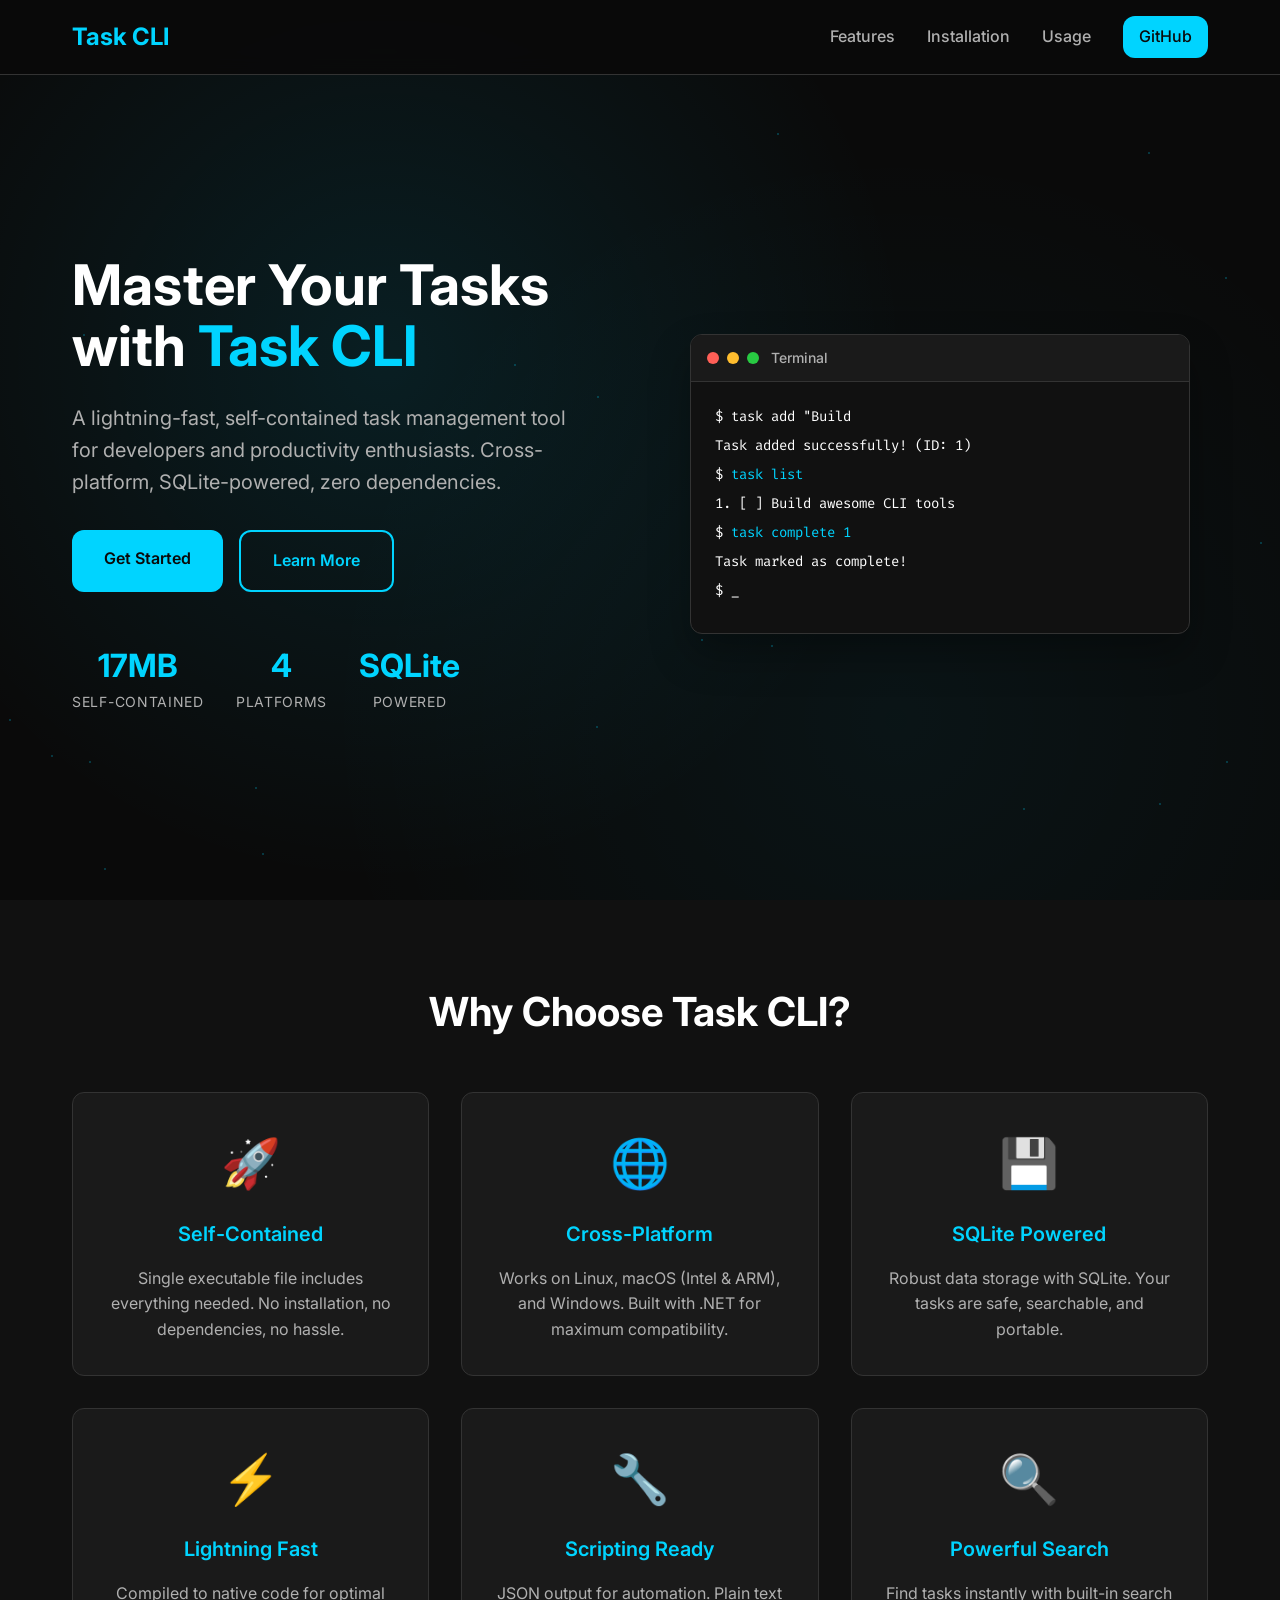
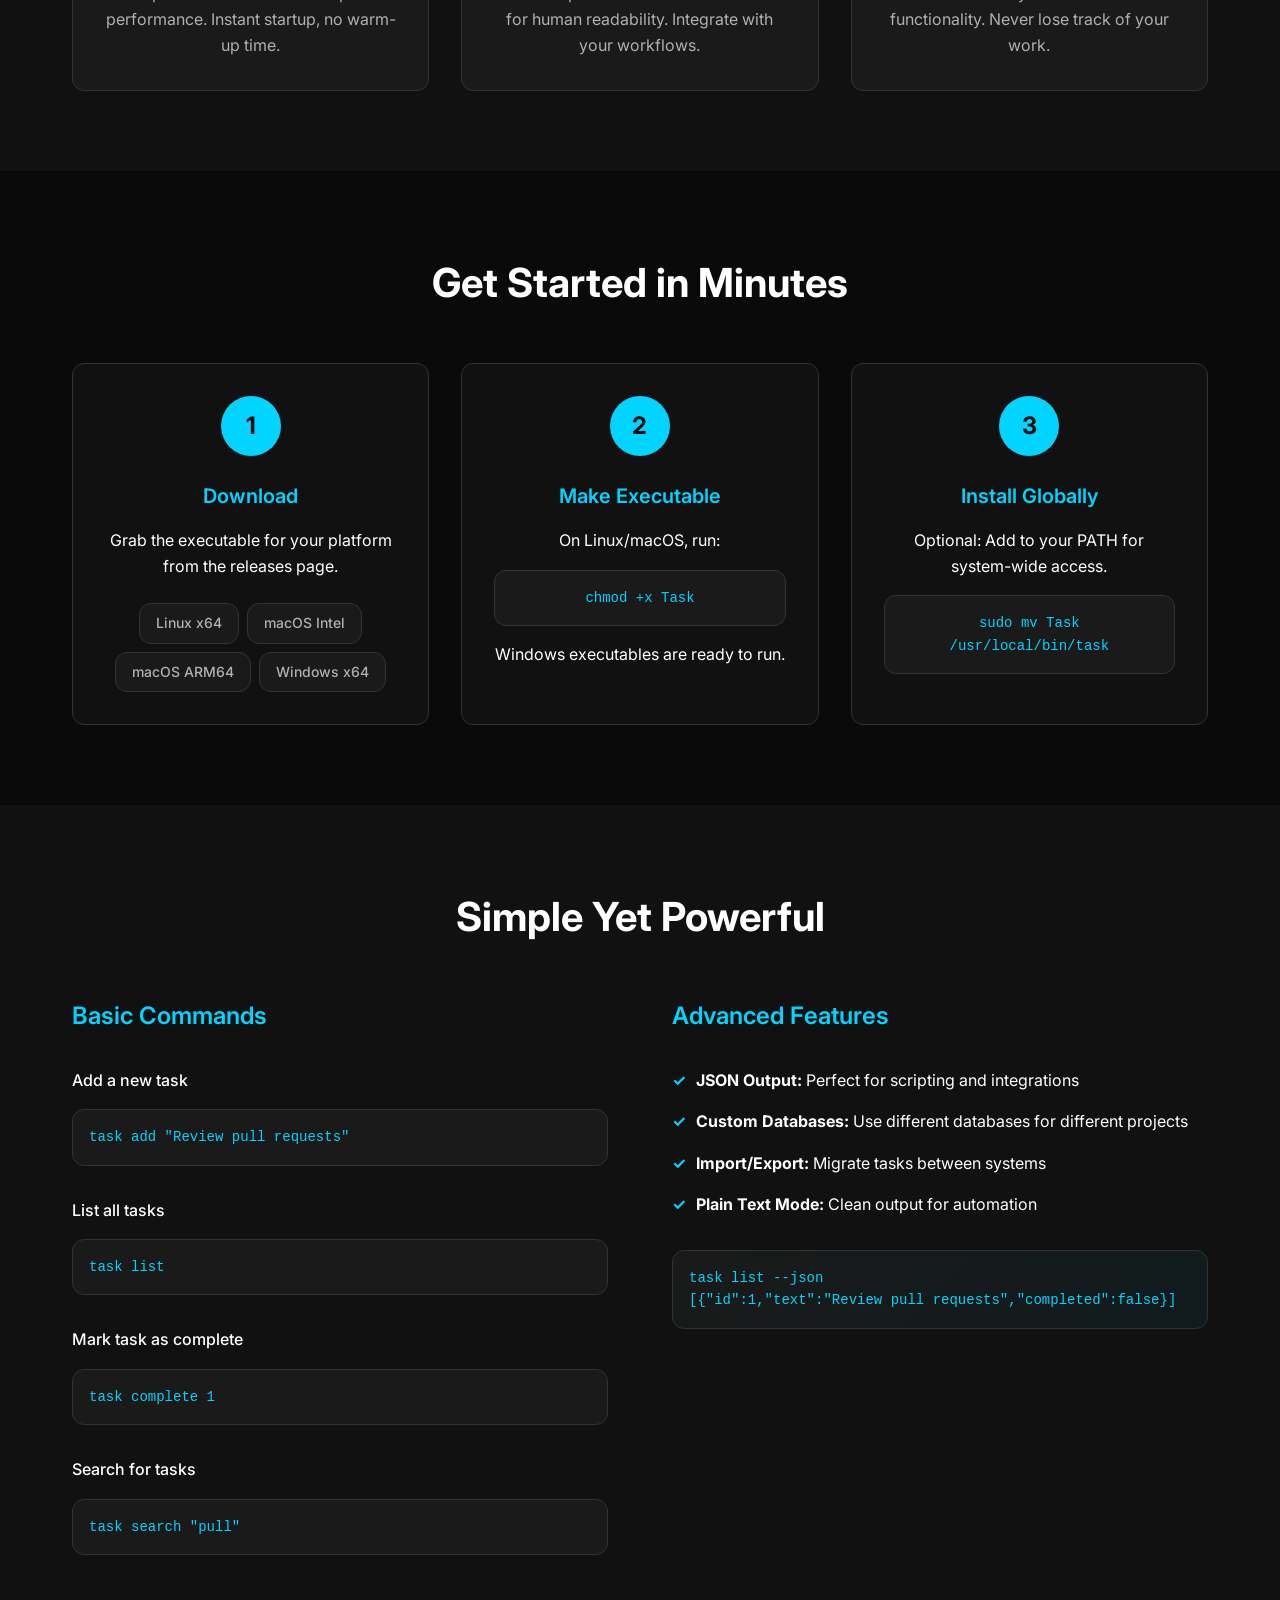
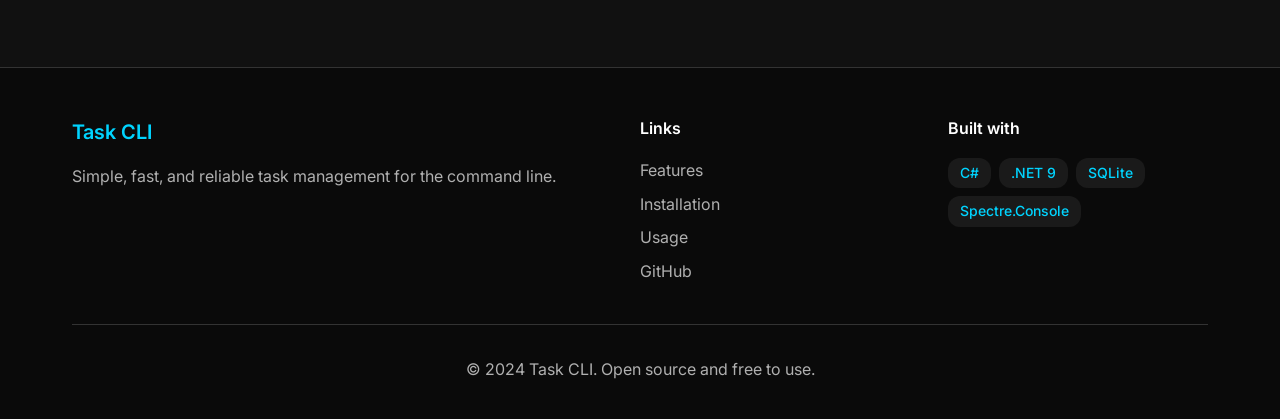
==== marketing.html @ b08eb08a "add (marketing): add marketing assets" ====
<!DOCTYPE html>
<html lang="en">
<head>
    <meta charset="UTF-8">
    <meta name="viewport" content="width=device-width, initial-scale=1.0">
    <title>Task CLI - Cross-Platform Task Management Tool</title>
    <meta name="description" content="A self-contained, cross-platform CLI application for managing tasks with SQLite. No dependencies, no installation hassles.">
    <link rel="preconnect" href="https://fonts.googleapis.com">
    <link rel="preconnect" href="https://fonts.gstatic.com" crossorigin>
    <link href="https://fonts.googleapis.com/css2?family=Inter:wght@300;400;500;600;700&family=Fira+Code:wght@400;500&display=swap" rel="stylesheet">
    <link rel="stylesheet" href="marketing.css">
</head>
<body>
    <header class="hero">
        <nav class="nav">
            <div class="nav-content">
                <h1 class="nav-title">Task CLI</h1>
                <div class="nav-links">
                    <a href="#features">Features</a>
                    <a href="#installation">Installation</a>
                    <a href="#usage">Usage</a>
                    <a href="https://github.com/your-repo" class="cta-btn">GitHub</a>
                </div>
            </div>
        </nav>

        <div class="hero-content">
            <div class="hero-text">
                <h1 class="hero-title">
                    Master Your Tasks with
                    <span class="accent">Task CLI</span>
                </h1>
                <p class="hero-subtitle">
                    A lightning-fast, self-contained task management tool for developers and productivity enthusiasts.
                    Cross-platform, SQLite-powered, zero dependencies.
                </p>
                <div class="hero-actions">
                    <a href="#installation" class="primary-btn">Get Started</a>
                    <a href="#features" class="secondary-btn">Learn More</a>
                </div>
                <div class="hero-stats">
                    <div class="stat">
                        <span class="stat-number">17MB</span>
                        <span class="stat-label">Self-Contained</span>
                    </div>
                    <div class="stat">
                        <span class="stat-number">4</span>
                        <span class="stat-label">Platforms</span>
                    </div>
                    <div class="stat">
                        <span class="stat-number">SQLite</span>
                        <span class="stat-label">Powered</span>
                    </div>
                </div>
            </div>
            <div class="hero-visual">
                <div class="terminal">
                    <div class="terminal-header">
                        <div class="terminal-dots">
                            <span class="dot red"></span>
                            <span class="dot yellow"></span>
                            <span class="dot green"></span>
                        </div>
                        <span class="terminal-title">Terminal</span>
                    </div>
                    <div class="terminal-content">
                        <div class="terminal-line">$ <span class="command">task add "Build awesome CLI tools"</span></div>
                        <div class="terminal-line">Task added successfully! (ID: 1)</div>
                        <div class="terminal-line">$ <span class="command">task list</span></div>
                        <div class="terminal-line">1. [ ] Build awesome CLI tools</div>
                        <div class="terminal-line">$ <span class="command">task complete 1</span></div>
                        <div class="terminal-line">Task marked as complete!</div>
                        <div class="terminal-line">$ <span class="cursor">_</span></div>
                    </div>
                </div>
            </div>
        </div>
    </header>

    <section id="features" class="features">
        <div class="container">
            <h2 class="section-title">Why Choose Task CLI?</h2>
            <div class="features-grid">
                <div class="feature-card">
                    <div class="feature-icon">🚀</div>
                    <h3>Self-Contained</h3>
                    <p>Single executable file includes everything needed. No installation, no dependencies, no hassle.</p>
                </div>
                <div class="feature-card">
                    <div class="feature-icon">🌐</div>
                    <h3>Cross-Platform</h3>
                    <p>Works on Linux, macOS (Intel & ARM), and Windows. Built with .NET for maximum compatibility.</p>
                </div>
                <div class="feature-card">
                    <div class="feature-icon">💾</div>
                    <h3>SQLite Powered</h3>
                    <p>Robust data storage with SQLite. Your tasks are safe, searchable, and portable.</p>
                </div>
                <div class="feature-card">
                    <div class="feature-icon">⚡</div>
                    <h3>Lightning Fast</h3>
                    <p>Compiled to native code for optimal performance. Instant startup, no warm-up time.</p>
                </div>
                <div class="feature-card">
                    <div class="feature-icon">🔧</div>
                    <h3>Scripting Ready</h3>
                    <p>JSON output for automation. Plain text for human readability. Integrate with your workflows.</p>
                </div>
                <div class="feature-card">
                    <div class="feature-icon">🔍</div>
                    <h3>Powerful Search</h3>
                    <p>Find tasks instantly with built-in search functionality. Never lose track of your work.</p>
                </div>
            </div>
        </div>
    </section>

    <section id="installation" class="installation">
        <div class="container">
            <h2 class="section-title">Get Started in Minutes</h2>
            <div class="install-grid">
                <div class="install-step">
                    <div class="step-number">1</div>
                    <h3>Download</h3>
                    <p>Grab the executable for your platform from the releases page.</p>
                    <div class="platform-links">
                        <a href="#" class="platform-btn linux">Linux x64</a>
                        <a href="#" class="platform-btn mac-intel">macOS Intel</a>
                        <a href="#" class="platform-btn mac-arm">macOS ARM64</a>
                        <a href="#" class="platform-btn windows">Windows x64</a>
                    </div>
                </div>
                <div class="install-step">
                    <div class="step-number">2</div>
                    <h3>Make Executable</h3>
                    <p>On Linux/macOS, run:</p>
                    <div class="code-block">
                        <code>chmod +x Task</code>
                    </div>
                    <p>Windows executables are ready to run.</p>
                </div>
                <div class="install-step">
                    <div class="step-number">3</div>
                    <h3>Install Globally</h3>
                    <p>Optional: Add to your PATH for system-wide access.</p>
                    <div class="code-block">
                        <code>sudo mv Task /usr/local/bin/task</code>
                    </div>
                </div>
            </div>
        </div>
    </section>

    <section id="usage" class="usage">
        <div class="container">
            <h2 class="section-title">Simple Yet Powerful</h2>
            <div class="usage-content">
                <div class="usage-examples">
                    <h3>Basic Commands</h3>
                    <div class="command-example">
                        <div class="command-desc">Add a new task</div>
                        <div class="code-block">
                            <code>task add "Review pull requests"</code>
                        </div>
                    </div>
                    <div class="command-example">
                        <div class="command-desc">List all tasks</div>
                        <div class="code-block">
                            <code>task list</code>
                        </div>
                    </div>
                    <div class="command-example">
                        <div class="command-desc">Mark task as complete</div>
                        <div class="code-block">
                            <code>task complete 1</code>
                        </div>
                    </div>
                    <div class="command-example">
                        <div class="command-desc">Search for tasks</div>
                        <div class="code-block">
                            <code>task search "pull"</code>
                        </div>
                    </div>
                </div>
                <div class="usage-features">
                    <h3>Advanced Features</h3>
                    <ul class="feature-list">
                        <li><strong>JSON Output:</strong> Perfect for scripting and integrations</li>
                        <li><strong>Custom Databases:</strong> Use different databases for different projects</li>
                        <li><strong>Import/Export:</strong> Migrate tasks between systems</li>
                        <li><strong>Plain Text Mode:</strong> Clean output for automation</li>
                    </ul>
                    <div class="code-block json">
                        <code>task list --json</code>
                        <br>
                        <code>[{"id":1,"text":"Review pull requests","completed":false}]</code>
                    </div>
                </div>
            </div>
        </div>
    </section>

    <footer class="footer">
        <div class="container">
            <div class="footer-content">
                <div class="footer-section">
                    <h3>Task CLI</h3>
                    <p>Simple, fast, and reliable task management for the command line.</p>
                </div>
                <div class="footer-section">
                    <h4>Links</h4>
                    <a href="#features">Features</a>
                    <a href="#installation">Installation</a>
                    <a href="#usage">Usage</a>
                    <a href="https://github.com/your-repo">GitHub</a>
                </div>
                <div class="footer-section">
                    <h4>Built with</h4>
                    <div class="tech-stack">
                        <span class="tech">C#</span>
                        <span class="tech">.NET 9</span>
                        <span class="tech">SQLite</span>
                        <span class="tech">Spectre.Console</span>
                    </div>
                </div>
            </div>
            <div class="footer-bottom">
                <p>&copy; 2024 Task CLI. Open source and free to use.</p>
            </div>
        </div>
    </footer>

    <script src="marketing.js"></script>
</body>
</html>
---- marketing.css ----
/* Reset and base styles */
* {
    margin: 0;
    padding: 0;
    box-sizing: border-box;
}

:root {
    --bg-primary: #0a0a0a;
    --bg-secondary: #111111;
    --bg-tertiary: #1a1a1a;
    --text-primary: #ffffff;
    --text-secondary: #b0b0b0;
    --text-accent: #00d4ff;
    --border-color: #333333;
    --shadow: 0 4px 20px rgba(0, 212, 255, 0.1);
    --shadow-hover: 0 8px 30px rgba(0, 212, 255, 0.2);
    --transition: all 0.3s cubic-bezier(0.4, 0, 0.2, 1);
    --border-radius: 12px;
    --max-width: 1200px;
}

body {
    font-family: 'Inter', sans-serif;
    background: var(--bg-primary);
    color: var(--text-primary);
    line-height: 1.6;
    overflow-x: hidden;
}

/* Navigation */
.nav {
    position: fixed;
    top: 0;
    left: 0;
    right: 0;
    background: rgba(10, 10, 10, 0.95);
    backdrop-filter: blur(10px);
    border-bottom: 1px solid var(--border-color);
    z-index: 1000;
}

.nav-content {
    max-width: var(--max-width);
    margin: 0 auto;
    padding: 1rem 2rem;
    display: flex;
    justify-content: space-between;
    align-items: center;
}

.nav-title {
    font-size: 1.5rem;
    font-weight: 700;
    color: var(--text-accent);
}

.nav-links {
    display: flex;
    gap: 2rem;
    align-items: center;
}

.nav-links a {
    color: var(--text-secondary);
    text-decoration: none;
    transition: var(--transition);
    font-weight: 500;
}

.nav-links a:hover {
    color: var(--text-accent);
}

.cta-btn {
    background: var(--text-accent);
    color: var(--bg-primary) !important;
    padding: 0.5rem 1rem;
    border-radius: var(--border-radius);
    font-weight: 600;
    text-decoration: none;
    transition: var(--transition);
}

.cta-btn:hover {
    transform: translateY(-2px);
    box-shadow: var(--shadow);
}

/* Hero Section */
.hero {
    min-height: 100vh;
    display: flex;
    flex-direction: column;
    justify-content: center;
    position: relative;
    overflow: hidden;
}

.hero::before {
    content: '';
    position: absolute;
    top: 0;
    left: 0;
    right: 0;
    bottom: 0;
    background: radial-gradient(circle at 30% 40%, rgba(0, 212, 255, 0.1) 0%, transparent 50%),
                radial-gradient(circle at 70% 80%, rgba(0, 212, 255, 0.05) 0%, transparent 50%);
    z-index: -1;
}

.hero-content {
    max-width: var(--max-width);
    margin: 0 auto;
    padding: 2rem;
    display: grid;
    grid-template-columns: 1fr 1fr;
    gap: 4rem;
    align-items: center;
    padding-top: 100px;
}

.hero-title {
    font-size: 3.5rem;
    font-weight: 700;
    line-height: 1.1;
    margin-bottom: 1.5rem;
}

.accent {
    color: var(--text-accent);
}

.hero-subtitle {
    font-size: 1.25rem;
    color: var(--text-secondary);
    margin-bottom: 2rem;
    max-width: 500px;
}

.hero-actions {
    display: flex;
    gap: 1rem;
    margin-bottom: 3rem;
}

.primary-btn, .secondary-btn {
    padding: 1rem 2rem;
    border-radius: var(--border-radius);
    font-weight: 600;
    text-decoration: none;
    transition: var(--transition);
    display: inline-block;
}

.primary-btn {
    background: var(--text-accent);
    color: var(--bg-primary);
}

.primary-btn:hover {
    transform: translateY(-2px);
    box-shadow: var(--shadow);
}

.secondary-btn {
    background: transparent;
    color: var(--text-accent);
    border: 2px solid var(--text-accent);
}

.secondary-btn:hover {
    background: var(--text-accent);
    color: var(--bg-primary);
}

.hero-stats {
    display: flex;
    gap: 2rem;
}

.stat {
    display: flex;
    flex-direction: column;
    align-items: center;
}

.stat-number {
    font-size: 2rem;
    font-weight: 700;
    color: var(--text-accent);
}

.stat-label {
    font-size: 0.875rem;
    color: var(--text-secondary);
    text-transform: uppercase;
    letter-spacing: 0.05em;
}

/* Terminal Visual */
.hero-visual {
    display: flex;
    justify-content: center;
}

.terminal {
    background: var(--bg-secondary);
    border-radius: var(--border-radius);
    overflow: hidden;
    box-shadow: 0 20px 40px rgba(0, 0, 0, 0.3);
    width: 100%;
    max-width: 500px;
    border: 1px solid var(--border-color);
}

.terminal-header {
    background: var(--bg-tertiary);
    padding: 0.75rem 1rem;
    display: flex;
    align-items: center;
    gap: 0.75rem;
    border-bottom: 1px solid var(--border-color);
}

.terminal-dots {
    display: flex;
    gap: 0.5rem;
}

.dot {
    width: 12px;
    height: 12px;
    border-radius: 50%;
}

.dot.red { background: #ff5f57; }
.dot.yellow { background: #ffbd2e; }
.dot.green { background: #28ca42; }

.terminal-title {
    color: var(--text-secondary);
    font-size: 0.875rem;
    font-weight: 500;
}

.terminal-content {
    padding: 1.5rem;
    font-family: 'Fira Code', monospace;
    font-size: 0.875rem;
    line-height: 1.5;
}

.terminal-line {
    margin-bottom: 0.5rem;
}

.command {
    color: var(--text-accent);
}

.cursor {
    animation: blink 1s infinite;
}

@keyframes blink {
    0%, 50% { opacity: 1; }
    51%, 100% { opacity: 0; }
}

/* Sections */
.container {
    max-width: var(--max-width);
    margin: 0 auto;
    padding: 0 2rem;
}

.section-title {
    font-size: 2.5rem;
    font-weight: 700;
    text-align: center;
    margin-bottom: 3rem;
    color: var(--text-primary);
}

/* Features */
.features {
    padding: 5rem 0;
    background: var(--bg-secondary);
}

.features-grid {
    display: grid;
    grid-template-columns: repeat(auto-fit, minmax(300px, 1fr));
    gap: 2rem;
}

.feature-card {
    background: var(--bg-tertiary);
    padding: 2rem;
    border-radius: var(--border-radius);
    border: 1px solid var(--border-color);
    transition: var(--transition);
    text-align: center;
}

.feature-card:hover {
    transform: translateY(-4px);
    box-shadow: var(--shadow-hover);
    border-color: var(--text-accent);
}

.feature-icon {
    font-size: 3rem;
    margin-bottom: 1rem;
}

.feature-card h3 {
    font-size: 1.25rem;
    font-weight: 600;
    margin-bottom: 1rem;
    color: var(--text-accent);
}

.feature-card p {
    color: var(--text-secondary);
    line-height: 1.6;
}

/* Installation */
.installation {
    padding: 5rem 0;
}

.install-grid {
    display: grid;
    grid-template-columns: repeat(auto-fit, minmax(250px, 1fr));
    gap: 2rem;
}

.install-step {
    text-align: center;
    padding: 2rem;
    background: var(--bg-secondary);
    border-radius: var(--border-radius);
    border: 1px solid var(--border-color);
}

.step-number {
    width: 60px;
    height: 60px;
    background: var(--text-accent);
    color: var(--bg-primary);
    border-radius: 50%;
    display: flex;
    align-items: center;
    justify-content: center;
    font-size: 1.5rem;
    font-weight: 700;
    margin: 0 auto 1.5rem;
}

.install-step h3 {
    font-size: 1.25rem;
    font-weight: 600;
    margin-bottom: 1rem;
    color: var(--text-accent);
}

.platform-links {
    display: flex;
    flex-wrap: wrap;
    gap: 0.5rem;
    justify-content: center;
    margin-top: 1.5rem;
}

.platform-btn {
    padding: 0.5rem 1rem;
    background: var(--bg-tertiary);
    color: var(--text-secondary);
    text-decoration: none;
    border-radius: var(--border-radius);
    border: 1px solid var(--border-color);
    transition: var(--transition);
    font-size: 0.875rem;
    font-weight: 500;
}

.platform-btn:hover {
    background: var(--text-accent);
    color: var(--bg-primary);
    border-color: var(--text-accent);
}

/* Code Blocks */
.code-block {
    background: var(--bg-tertiary);
    border: 1px solid var(--border-color);
    border-radius: var(--border-radius);
    padding: 1rem;
    margin: 1rem 0;
    font-family: 'Fira Code', monospace;
    font-size: 0.875rem;
    overflow-x: auto;
}

.code-block code {
    color: var(--text-accent);
}

/* Usage */
.usage {
    padding: 5rem 0;
    background: var(--bg-secondary);
}

.usage-content {
    display: grid;
    grid-template-columns: 1fr 1fr;
    gap: 4rem;
    align-items: start;
}

.usage-examples h3, .usage-features h3 {
    font-size: 1.5rem;
    font-weight: 600;
    margin-bottom: 2rem;
    color: var(--text-accent);
}

.command-example {
    margin-bottom: 2rem;
}

.command-desc {
    font-weight: 500;
    margin-bottom: 0.5rem;
    color: var(--text-primary);
}

.feature-list {
    list-style: none;
    margin-bottom: 2rem;
}

.feature-list li {
    margin-bottom: 1rem;
    padding-left: 1.5rem;
    position: relative;
}

.feature-list li::before {
    content: '✓';
    position: absolute;
    left: 0;
    color: var(--text-accent);
    font-weight: bold;
}

.feature-list strong {
    color: var(--text-primary);
}

.code-block.json {
    background: linear-gradient(135deg, var(--bg-tertiary) 0%, rgba(0, 212, 255, 0.05) 100%);
}

/* Footer */
.footer {
    background: var(--bg-primary);
    padding: 3rem 0 2rem;
    border-top: 1px solid var(--border-color);
}

.footer-content {
    display: grid;
    grid-template-columns: 2fr 1fr 1fr;
    gap: 3rem;
    margin-bottom: 2rem;
}

.footer-section h3 {
    font-size: 1.25rem;
    font-weight: 600;
    margin-bottom: 1rem;
    color: var(--text-accent);
}

.footer-section h4 {
    font-size: 1rem;
    font-weight: 600;
    margin-bottom: 1rem;
    color: var(--text-primary);
}

.footer-section p {
    color: var(--text-secondary);
    line-height: 1.6;
}

.footer-section a {
    display: block;
    color: var(--text-secondary);
    text-decoration: none;
    margin-bottom: 0.5rem;
    transition: var(--transition);
}

.footer-section a:hover {
    color: var(--text-accent);
}

.tech-stack {
    display: flex;
    flex-wrap: wrap;
    gap: 0.5rem;
}

.tech {
    background: var(--bg-tertiary);
    color: var(--text-accent);
    padding: 0.25rem 0.75rem;
    border-radius: var(--border-radius);
    font-size: 0.875rem;
    font-weight: 500;
}

.footer-bottom {
    border-top: 1px solid var(--border-color);
    padding-top: 2rem;
    text-align: center;
    color: var(--text-secondary);
}

/* Responsive Design */
@media (max-width: 768px) {
    .nav-content {
        padding: 1rem;
    }

    .nav-links {
        display: none;
    }

    .hero-content {
        grid-template-columns: 1fr;
        gap: 2rem;
        padding: 2rem 1rem;
        padding-top: 100px;
    }

    .hero-title {
        font-size: 2.5rem;
    }

    .hero-stats {
        justify-content: space-around;
    }

    .terminal {
        max-width: 100%;
    }

    .features-grid, .install-grid {
        grid-template-columns: 1fr;
    }

    .usage-content {
        grid-template-columns: 1fr;
        gap: 2rem;
    }

    .footer-content {
        grid-template-columns: 1fr;
        gap: 2rem;
    }

    .hero-actions {
        flex-direction: column;
        align-items: flex-start;
    }

    .primary-btn, .secondary-btn {
        width: 100%;
        text-align: center;
    }
}

/* Animations */
@keyframes fadeInUp {
    from {
        opacity: 0;
        transform: translateY(30px);
    }
    to {
        opacity: 1;
        transform: translateY(0);
    }
}

.feature-card, .install-step, .command-example {
    animation: fadeInUp 0.6s ease-out forwards;
    opacity: 0;
}

.feature-card:nth-child(1) { animation-delay: 0.1s; }
.feature-card:nth-child(2) { animation-delay: 0.2s; }
.feature-card:nth-child(3) { animation-delay: 0.3s; }
.feature-card:nth-child(4) { animation-delay: 0.4s; }
.feature-card:nth-child(5) { animation-delay: 0.5s; }
.feature-card:nth-child(6) { animation-delay: 0.6s; }

.install-step:nth-child(1) { animation-delay: 0.1s; }
.install-step:nth-child(2) { animation-delay: 0.2s; }
.install-step:nth-child(3) { animation-delay: 0.3s; }

.command-example:nth-child(1) { animation-delay: 0.1s; }
.command-example:nth-child(2) { animation-delay: 0.2s; }
.command-example:nth-child(3) { animation-delay: 0.3s; }
.command-example:nth-child(4) { animation-delay: 0.4s; }
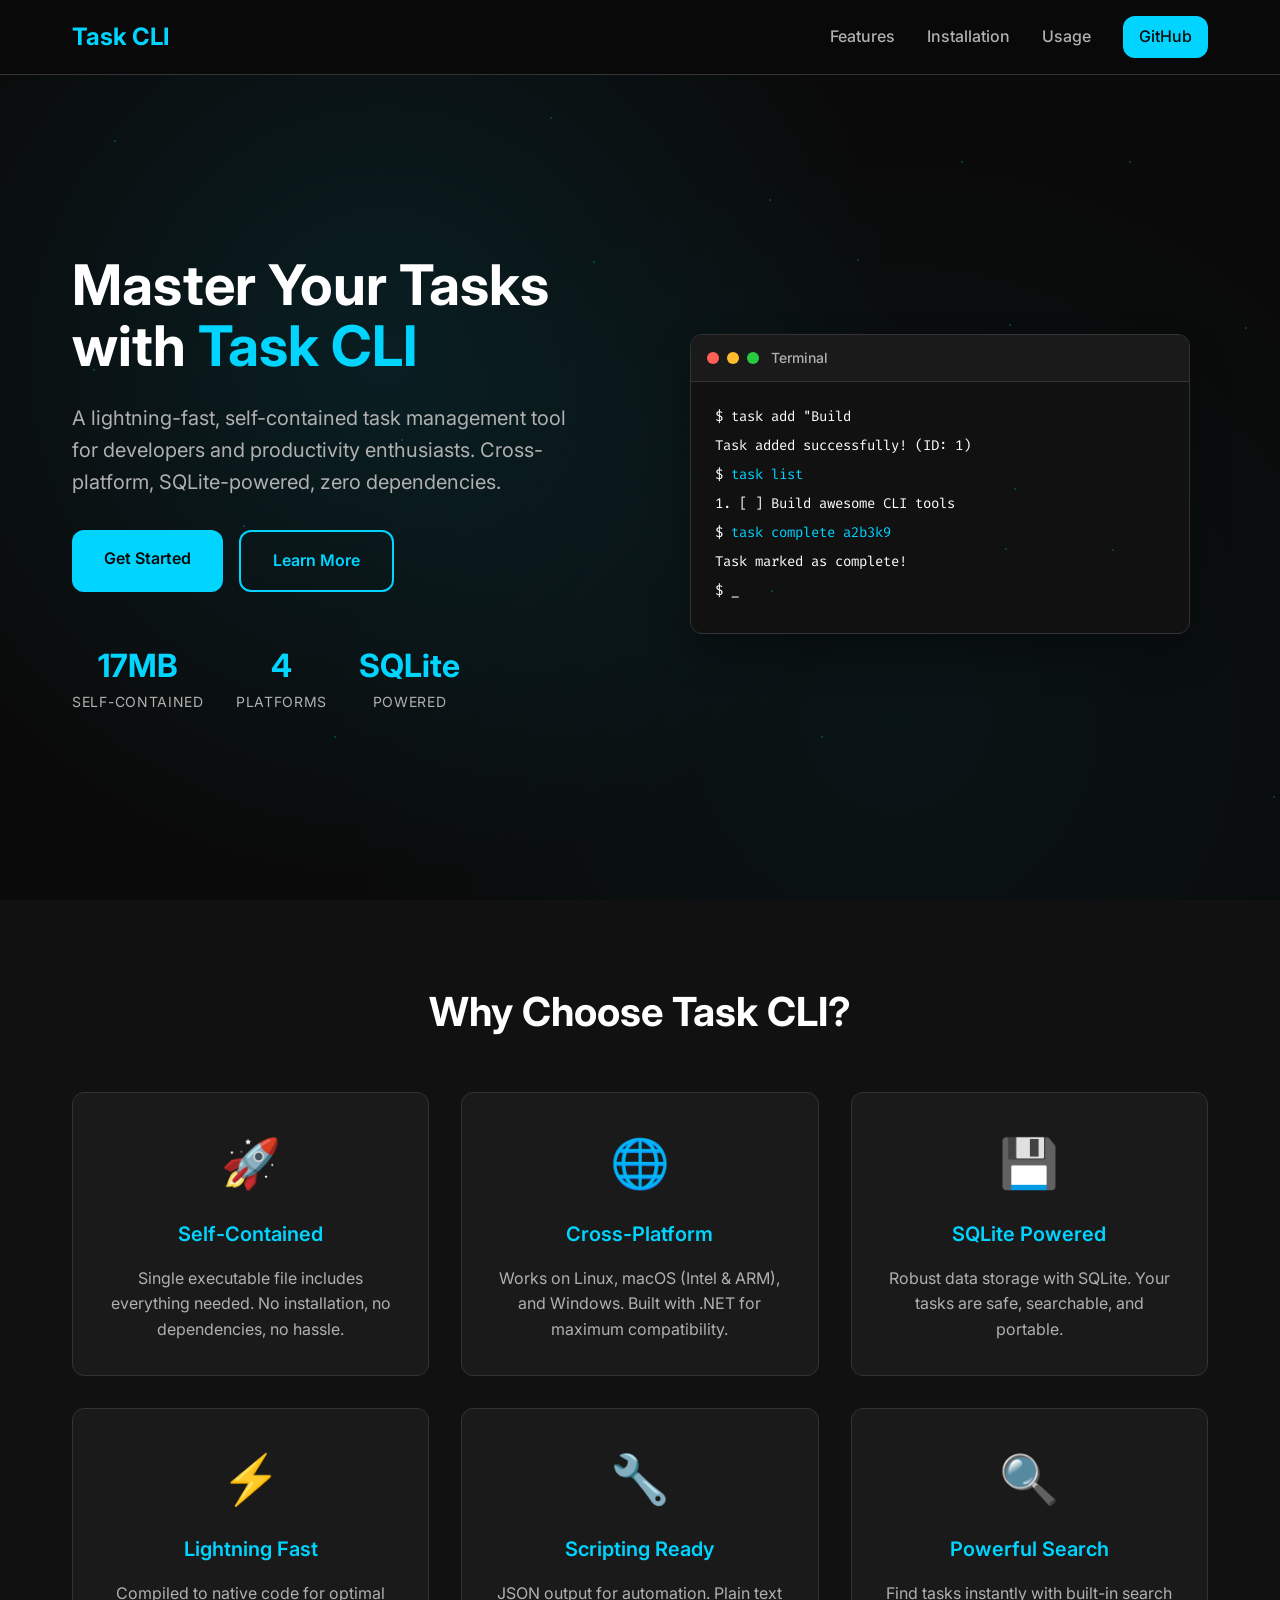
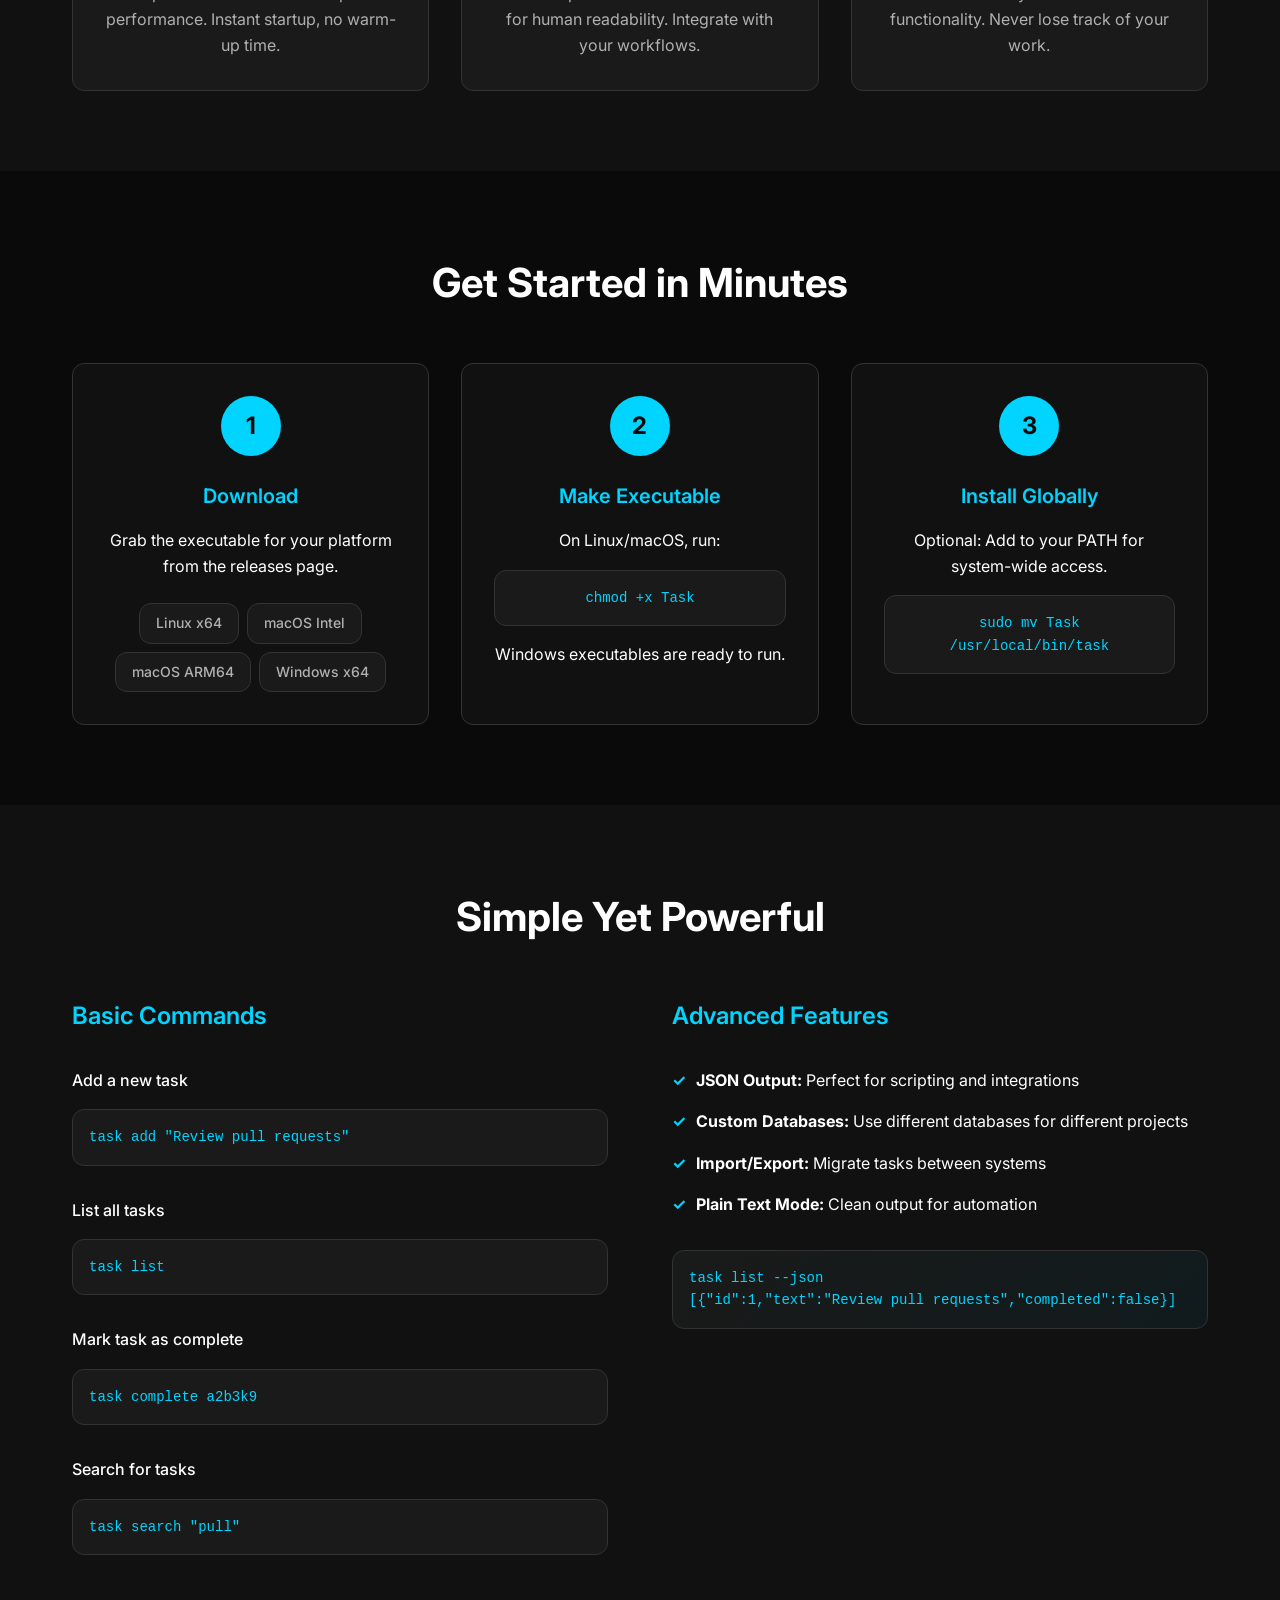
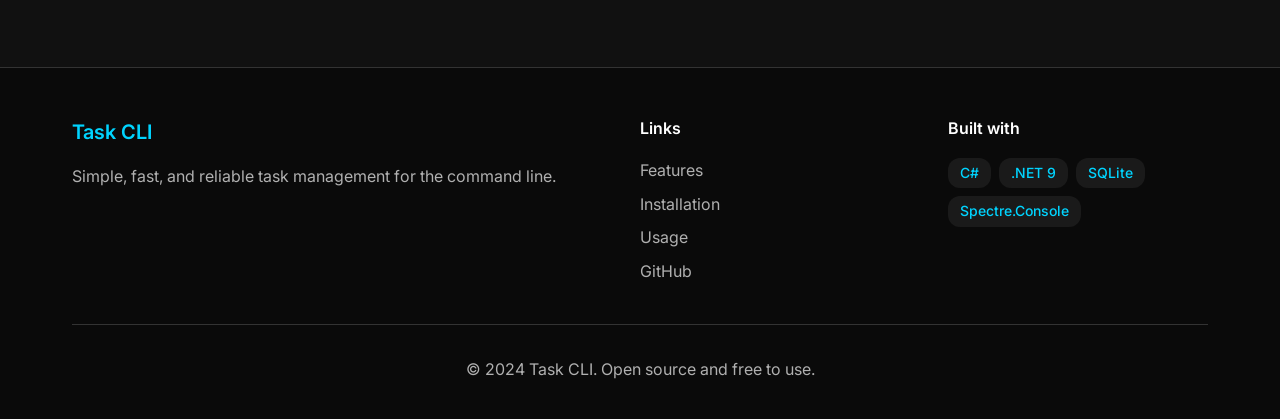
==== commit 97397d58: "style(web): minor content tweak in marketing.html" ====
--- a/marketing.html
+++ b/marketing.html
@@ -68,7 +68,7 @@
                         <div class="terminal-line">Task added successfully! (ID: 1)</div>
                         <div class="terminal-line">$ <span class="command">task list</span></div>
                         <div class="terminal-line">1. [ ] Build awesome CLI tools</div>
-                        <div class="terminal-line">$ <span class="command">task complete 1</span></div>
+                        <div class="terminal-line">$ <span class="command">task complete a2b3k9</span></div>
                         <div class="terminal-line">Task marked as complete!</div>
                         <div class="terminal-line">$ <span class="cursor">_</span></div>
                     </div>
@@ -172,7 +172,7 @@
                     <div class="command-example">
                         <div class="command-desc">Mark task as complete</div>
                         <div class="code-block">
-                            <code>task complete 1</code>
+                            <code>task complete a2b3k9</code>
                         </div>
                     </div>
                     <div class="command-example">
